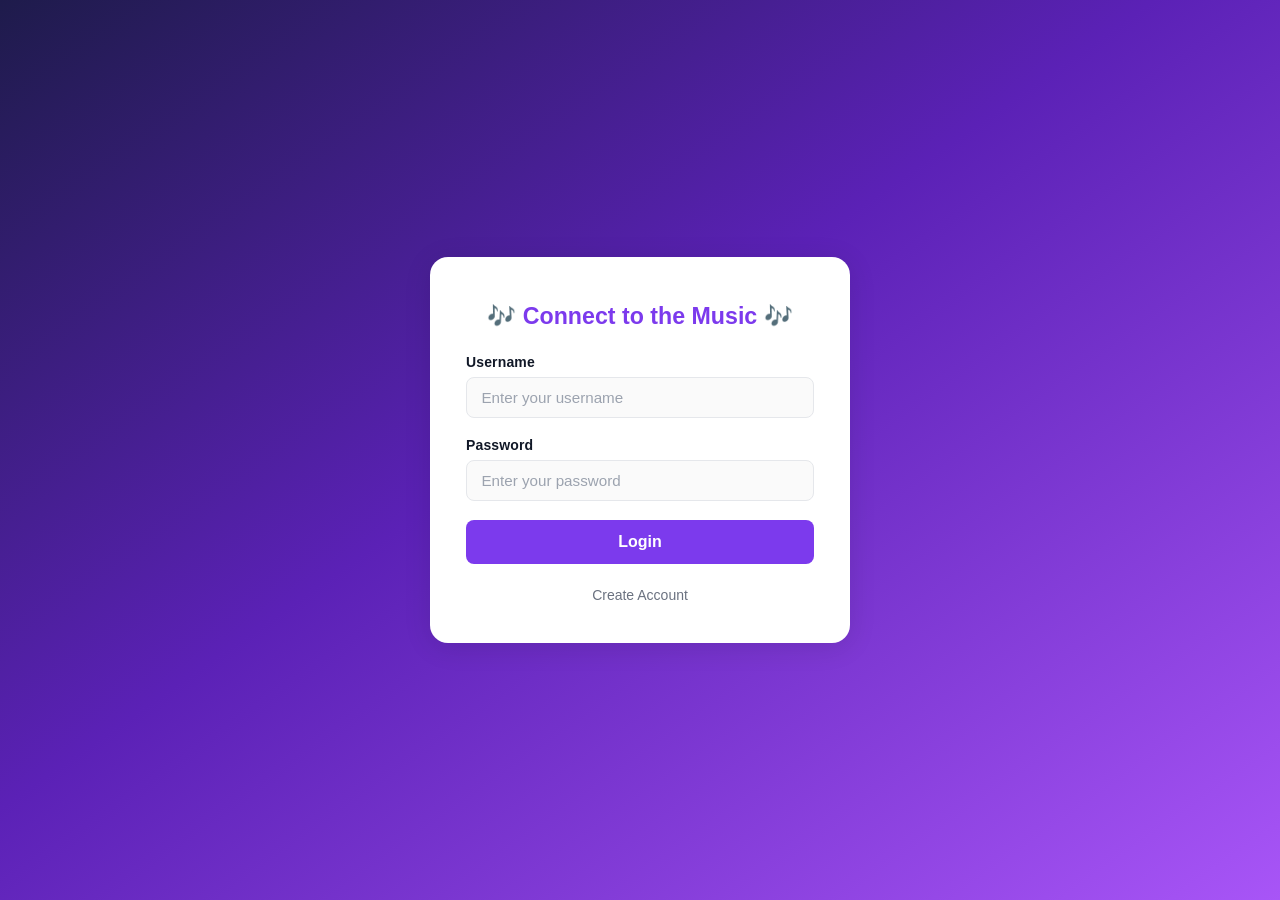
==== index.html @ ea6ed3d4 "Main.py Complete Now Testing" ====
<!DOCTYPE html>
<html lang="en">
<head>
  <meta charset="UTF-8" />
  <meta name="viewport" content="width=device-width, initial-scale=1.0" />
  <title>Connect to the Music</title>
  <link rel="stylesheet" href="styles.css" />
</head>
<body>

  <!-- ======================================================
       PAGE 1: LOGIN
  ====================================================== -->
  <div id="page-login" class="page page-auth">
    <div class="card">
      <h1 id="app-title">🎶 Connect to the Music 🎶</h1>

      <div class="form-group">
        <label for="login-username">Username</label>
        <input type="text" id="login-username" placeholder="Enter your username" autocomplete="username" />
      </div>

      <div class="form-group">
        <label for="login-password">Password</label>
        <input type="password" id="login-password" placeholder="Enter your password" autocomplete="current-password" />
      </div>

      <p id="login-error" class="error-msg" style="display: none;">Username or password incorrect</p>

      <button id="btn-login" class="btn btn-primary btn-full">Login</button>

      <a id="btn-go-to-create-account" class="link-subtle" role="button" tabindex="0">Create Account</a>
    </div>
  </div>


  <!-- ======================================================
       PAGE 2: CREATE ACCOUNT
  ====================================================== -->
  <div id="page-create-account" class="page page-auth" style="display: none;">
    <div class="card">
      <h1 id="create-account-title">🎶 Connect to the Music 🎶</h1>

      <div class="form-group">
        <label for="create-username">Username</label>
        <input type="text" id="create-username" placeholder="Choose a username" autocomplete="username" />
      </div>

      <div class="form-group">
        <label for="create-password">Password</label>
        <input type="password" id="create-password" placeholder="Choose a password" autocomplete="new-password" />
      </div>

      <p id="create-account-error" class="error-msg" style="display: none;">Username already exists</p>

      <button id="btn-verify" class="btn btn-primary btn-full">Verify</button>
    </div>
  </div>


  <!-- ======================================================
       PAGE 3: DASHBOARD
  ====================================================== -->
  <div id="page-dashboard" class="page" style="display: none;">

    <!-- Navbar -->
    <nav id="navbar">
      <span id="navbar-title">Dashboard</span>
      <div id="navbar-actions">
        <button id="btn-open-create-playlist" class="btn btn-nav">Create Playlist</button>
        <button id="btn-open-sync"             class="btn btn-nav">Sync</button>
        <button id="btn-open-copy-playlist"    class="btn btn-nav">Copy Playlist</button>
        <button id="btn-open-delete-account"   class="btn btn-nav btn-nav-danger">Delete Account</button>
        <button id="btn-logout"                class="btn btn-nav btn-nav-logout">Logout</button>
      </div>
    </nav>

    <!-- Playlist Grid -->
    <div id="playlist-area">

      <div class="playlist-card">
        <div class="playlist-icon">🎵</div>
        <div class="playlist-name">Summer Vibes</div>
        <div class="playlist-date">March 28, 2026</div>
      </div>

      <div class="playlist-card">
        <div class="playlist-icon">🎸</div>
        <div class="playlist-name">Rock Classics</div>
        <div class="playlist-date">March 20, 2026</div>
      </div>

      <div class="playlist-card">
        <div class="playlist-icon">🎹</div>
        <div class="playlist-name">Late Night Jazz</div>
        <div class="playlist-date">March 14, 2026</div>
      </div>

      <div class="playlist-card">
        <div class="playlist-icon">🥁</div>
        <div class="playlist-name">Workout Beats</div>
        <div class="playlist-date">March 10, 2026</div>
      </div>

      <div class="playlist-card">
        <div class="playlist-icon">🎷</div>
        <div class="playlist-name">Chill Sunday</div>
        <div class="playlist-date">March 2, 2026</div>
      </div>

    </div>
  </div>


  <!-- ======================================================
       MODAL 1: CREATE PLAYLIST
  ====================================================== -->
  <div id="modal-create-playlist" class="modal-container" style="display: none;">
    <div id="backdrop-create-playlist" class="modal-backdrop"></div>
    <div id="modal-box-create-playlist" class="modal-box">

      <button id="btn-close-create-playlist-x" class="btn-close-x" aria-label="Close">&#x2715;</button>
      <h2 class="modal-title">Create Playlist</h2>

      <div class="form-group">
        <label for="input-create-playlist-name">Playlist Name</label>
        <input type="text" id="input-create-playlist-name" placeholder="Enter a playlist name" />
      </div>

      <p id="create-playlist-error" class="error-msg" style="display: none;"></p>

      <div class="modal-actions">
        <button id="btn-cancel-create-playlist" class="btn btn-secondary">Cancel</button>
        <button id="btn-submit-create-playlist" class="btn btn-primary">Create</button>
      </div>

    </div>
  </div>


  <!-- ======================================================
       MODAL 2: SYNC PLAYLIST
  ====================================================== -->
  <div id="modal-sync" class="modal-container" style="display: none;">
    <div id="backdrop-sync" class="modal-backdrop"></div>
    <div id="modal-box-sync" class="modal-box">

      <button id="btn-close-sync-x" class="btn-close-x" aria-label="Close">&#x2715;</button>
      <h2 class="modal-title">Sync Playlist</h2>

      <div class="form-group">
        <label for="input-sync-playlist-name">Playlist Name</label>
        <input type="text" id="input-sync-playlist-name" placeholder="Enter a playlist name" />
      </div>

      <div class="form-group">
        <label for="select-sync-platform">Platform</label>
        <select id="select-sync-platform">
          <option value="spotify">Spotify</option>
          <option value="youtube">YouTube</option>
        </select>
      </div>

      <p id="sync-error" class="error-msg" style="display: none;"></p>

      <div class="modal-actions">
        <button id="btn-cancel-sync" class="btn btn-secondary">Cancel</button>
        <button id="btn-submit-sync" class="btn btn-primary">Sync</button>
      </div>

    </div>
  </div>


  <!-- ======================================================
       MODAL 3: COPY PLAYLIST
  ====================================================== -->
  <div id="modal-copy-playlist" class="modal-container" style="display: none;">
    <div id="backdrop-copy-playlist" class="modal-backdrop"></div>
    <div id="modal-box-copy-playlist" class="modal-box">

      <button id="btn-close-copy-playlist-x" class="btn-close-x" aria-label="Close">&#x2715;</button>
      <h2 class="modal-title">Copy Playlist</h2>

      <div class="form-group">
        <label for="input-copy-playlist-name">Playlist Name</label>
        <input type="text" id="input-copy-playlist-name" placeholder="Enter a playlist name" />
      </div>

      <div class="form-group">
        <label for="select-copy-platform">Platform</label>
        <select id="select-copy-platform">
          <option value="spotify">Spotify</option>
          <option value="youtube">YouTube</option>
        </select>
      </div>

      <p id="copy-playlist-error" class="error-msg" style="display: none;"></p>

      <div class="modal-actions">
        <button id="btn-cancel-copy-playlist" class="btn btn-secondary">Cancel</button>
        <button id="btn-submit-copy-playlist" class="btn btn-primary">Copy</button>
      </div>

    </div>
  </div>


  <!-- ======================================================
       MODAL 4: DELETE ACCOUNT — STEP 1 (Password)
  ====================================================== -->
  <div id="modal-delete-account" class="modal-container" style="display: none;">
    <div id="backdrop-delete-account" class="modal-backdrop"></div>
    <div id="modal-box-delete-account" class="modal-box">

      <button id="btn-close-delete-account-x" class="btn-close-x" aria-label="Close">&#x2715;</button>
      <h2 class="modal-title">Delete Account</h2>

      <div class="form-group">
        <label for="input-delete-account-password">Confirm Password</label>
        <input type="password" id="input-delete-account-password" placeholder="Enter your password" />
      </div>

      <p id="delete-account-error" class="error-msg" style="display: none;"></p>

      <div class="modal-actions">
        <button id="btn-cancel-delete-account"  class="btn btn-secondary">Cancel</button>
        <button id="btn-submit-delete-account"  class="btn btn-danger">Delete</button>
      </div>

    </div>
  </div>


  <!-- ======================================================
       MODAL 5: DELETE ACCOUNT — STEP 2 (Final Confirmation)
  ====================================================== -->
  <div id="modal-delete-confirm" class="modal-container" style="display: none;">
    <div id="backdrop-delete-confirm" class="modal-backdrop"></div>
    <div id="modal-box-delete-confirm" class="modal-box modal-box-confirm">

      <h2 id="delete-confirm-title">Are you sure?</h2>
      <p class="confirm-subtitle">This action cannot be undone. Your account and all playlists will be permanently deleted.</p>

      <div class="modal-actions modal-actions-confirm">
        <button id="btn-delete-confirm-no"  class="btn btn-secondary">No</button>
        <button id="btn-delete-confirm-yes" class="btn btn-danger">Yes, Delete</button>
      </div>

    </div>
  </div>


</body>
</html>
---- styles.css ----
/* =============================================
   CSS VARIABLES & RESET
   ============================================= */

*, *::before, *::after {
  box-sizing: border-box;
  margin: 0;
  padding: 0;
}

:root {
  --color-bg:              #f0f2f7;
  --color-surface:         #ffffff;
  --color-primary:         #7c3aed;
  --color-primary-hover:   #6d28d9;
  --color-danger:          #dc2626;
  --color-danger-hover:    #b91c1c;
  --color-text:            #111827;
  --color-text-muted:      #6b7280;
  --color-border:          #e5e7eb;
  --color-error-bg:        #fef2f2;
  --color-error-border:    #fecaca;
  --color-navbar:          #1e1b4b;
  --color-navbar-hover:    rgba(255, 255, 255, 0.15);
  --shadow-card:           0 4px 28px rgba(0, 0, 0, 0.11);
  --shadow-modal:          0 8px 48px rgba(0, 0, 0, 0.22);
  --radius-card:           18px;
  --radius-modal:          14px;
  --radius-btn:            8px;
  --radius-input:          8px;
}

body {
  font-family: -apple-system, BlinkMacSystemFont, 'Segoe UI', Roboto, Oxygen, Ubuntu, sans-serif;
  background: var(--color-bg);
  color: var(--color-text);
  min-height: 100vh;
  -webkit-font-smoothing: antialiased;
}


/* =============================================
   PAGES — BASE
   ============================================= */

.page {
  min-height: 100vh;
}

/* Auth pages center their card */
.page-auth {
  display: flex;
  align-items: center;
  justify-content: center;
  background: linear-gradient(145deg, #1e1b4b 0%, #5b21b6 45%, #a855f7 100%);
  padding: 2rem 1rem;
}


/* =============================================
   AUTH CARD
   ============================================= */

.card {
  background: var(--color-surface);
  border-radius: var(--radius-card);
  padding: 2.75rem 2.25rem 2.25rem;
  width: 100%;
  max-width: 420px;
  box-shadow: var(--shadow-card);
  display: flex;
  flex-direction: column;
  gap: 1.2rem;
}

.card h1 {
  font-size: 1.45rem;
  font-weight: 800;
  text-align: center;
  color: var(--color-primary);
  line-height: 1.3;
  margin-bottom: 0.25rem;
}


/* =============================================
   FORM GROUPS
   ============================================= */

.form-group {
  display: flex;
  flex-direction: column;
  gap: 0.4rem;
}

.form-group label {
  font-size: 0.875rem;
  font-weight: 600;
  color: var(--color-text);
  letter-spacing: 0.01em;
}

.form-group input,
.form-group select {
  padding: 0.7rem 0.9rem;
  border: 1.5px solid var(--color-border);
  border-radius: var(--radius-input);
  font-size: 0.95rem;
  font-family: inherit;
  color: var(--color-text);
  background: #fafafa;
  outline: none;
  transition: border-color 0.18s, box-shadow 0.18s, background 0.18s;
  width: 100%;
}

.form-group input::placeholder {
  color: #9ca3af;
}

.form-group input:focus,
.form-group select:focus {
  border-color: var(--color-primary);
  background: #fff;
  box-shadow: 0 0 0 3px rgba(124, 58, 237, 0.12);
}

.form-group select {
  cursor: pointer;
  appearance: none;
  background-image: url("data:image/svg+xml,%3Csvg xmlns='http://www.w3.org/2000/svg' width='12' height='12' viewBox='0 0 12 12'%3E%3Cpath fill='%236b7280' d='M6 8L1 3h10z'/%3E%3C/svg%3E");
  background-repeat: no-repeat;
  background-position: right 0.85rem center;
  padding-right: 2.25rem;
}


/* =============================================
   ERROR MESSAGES
   ============================================= */

.error-msg {
  color: var(--color-danger);
  font-size: 0.875rem;
  font-weight: 500;
  padding: 0.55rem 0.85rem;
  background: var(--color-error-bg);
  border: 1px solid var(--color-error-border);
  border-radius: 6px;
  line-height: 1.4;
}


/* =============================================
   BUTTONS
   ============================================= */

.btn {
  display: inline-flex;
  align-items: center;
  justify-content: center;
  padding: 0.65rem 1.25rem;
  border: none;
  border-radius: var(--radius-btn);
  font-size: 0.9rem;
  font-weight: 600;
  font-family: inherit;
  cursor: pointer;
  text-decoration: none;
  transition: background 0.18s, opacity 0.18s, transform 0.1s, box-shadow 0.18s;
  white-space: nowrap;
}

.btn:active {
  transform: scale(0.97);
}

/* Primary */
.btn-primary {
  background: var(--color-primary);
  color: #fff;
}
.btn-primary:hover {
  background: var(--color-primary-hover);
  box-shadow: 0 4px 14px rgba(124, 58, 237, 0.35);
}

/* Secondary */
.btn-secondary {
  background: #f3f4f6;
  color: var(--color-text);
  border: 1.5px solid var(--color-border);
}
.btn-secondary:hover {
  background: #e5e7eb;
}

/* Danger */
.btn-danger {
  background: var(--color-danger);
  color: #fff;
}
.btn-danger:hover {
  background: var(--color-danger-hover);
  box-shadow: 0 4px 14px rgba(220, 38, 38, 0.32);
}

/* Full-width (auth pages) */
.btn-full {
  width: 100%;
  padding: 0.8rem;
  font-size: 1rem;
}

/* Navbar buttons */
.btn-nav {
  background: rgba(255, 255, 255, 0.1);
  color: #fff;
  font-size: 0.83rem;
  padding: 0.48rem 0.85rem;
  border-radius: 6px;
  border: 1px solid rgba(255, 255, 255, 0.15);
}
.btn-nav:hover {
  background: var(--color-navbar-hover);
}

.btn-nav-danger {
  background: rgba(220, 38, 38, 0.75);
  border-color: rgba(220, 38, 38, 0.4);
}
.btn-nav-danger:hover {
  background: rgba(185, 28, 28, 0.9);
}

.btn-nav-logout {
  background: transparent;
  color: rgba(255, 255, 255, 0.72);
  border: 1.5px solid rgba(255, 255, 255, 0.28);
  margin-left: 0.6rem;
}
.btn-nav-logout:hover {
  background: rgba(255, 255, 255, 0.1);
  color: #fff;
}

/* Subtle text link */
.link-subtle {
  display: block;
  text-align: center;
  font-size: 0.875rem;
  color: var(--color-text-muted);
  cursor: pointer;
  text-decoration: none;
  transition: color 0.18s;
  background: none;
  border: none;
  font-family: inherit;
  padding: 0.25rem 0;
}
.link-subtle:hover {
  color: var(--color-primary);
}


/* =============================================
   NAVBAR
   ============================================= */

#navbar {
  position: sticky;
  top: 0;
  z-index: 200;
  background: var(--color-navbar);
  display: flex;
  align-items: center;
  justify-content: space-between;
  padding: 0.9rem 2rem;
  box-shadow: 0 2px 16px rgba(0, 0, 0, 0.25);
  gap: 1rem;
}

#navbar-title {
  font-size: 1.15rem;
  font-weight: 700;
  color: #fff;
  flex-shrink: 0;
}

#navbar-actions {
  display: flex;
  align-items: center;
  gap: 0.45rem;
  flex-wrap: wrap;
}


/* =============================================
   MODALS
   ============================================= */

.modal-container {
  position: fixed;
  inset: 0;
  z-index: 500;
  display: flex;
  align-items: center;
  justify-content: center;
  padding: 1rem;
}

.modal-backdrop {
  position: absolute;
  inset: 0;
  background: rgba(0, 0, 0, 0.58);
  backdrop-filter: blur(2px);
  -webkit-backdrop-filter: blur(2px);
}

.modal-box {
  position: relative;
  z-index: 1;
  background: var(--color-surface);
  border-radius: var(--radius-modal);
  padding: 2rem 2rem 1.75rem;
  width: 100%;
  max-width: 460px;
  box-shadow: var(--shadow-modal);
  display: flex;
  flex-direction: column;
  gap: 1.15rem;
}

.modal-title {
  font-size: 1.2rem;
  font-weight: 700;
  color: var(--color-text);
  padding-right: 2rem;
}

/* X close button */
.btn-close-x {
  position: absolute;
  top: 1rem;
  right: 1rem;
  background: none;
  border: none;
  font-size: 1.05rem;
  color: var(--color-text-muted);
  cursor: pointer;
  padding: 0.3rem 0.45rem;
  border-radius: 6px;
  line-height: 1;
  transition: background 0.18s, color 0.18s;
}
.btn-close-x:hover {
  background: #f3f4f6;
  color: var(--color-text);
}

/* Modal action row */
.modal-actions {
  display: flex;
  justify-content: flex-end;
  gap: 0.75rem;
  margin-top: 0.25rem;
}

/* Delete confirm modal (centered layout) */
.modal-box-confirm {
  text-align: center;
  max-width: 380px;
  gap: 1.4rem;
}

#delete-confirm-title {
  font-size: 1.45rem;
  font-weight: 800;
  color: var(--color-text);
}

.confirm-subtitle {
  font-size: 0.9rem;
  color: var(--color-text-muted);
  line-height: 1.55;
}

.modal-actions-confirm {
  justify-content: center;
  gap: 1rem;
}

.modal-actions-confirm .btn {
  min-width: 110px;
}


/* =============================================
   DASHBOARD PAGE
   ============================================= */

#page-dashboard {
  background: var(--color-bg);
  min-height: 100vh;
}


/* =============================================
   === DESKTOP LAYOUT ===
   ============================================= */

#playlist-area {
  padding: 2.25rem 2rem;
  display: grid;
  grid-template-columns: repeat(auto-fill, minmax(200px, 1fr));
  gap: 1.5rem;
}

.playlist-card {
  background: var(--color-surface);
  border-radius: 14px;
  padding: 1.75rem 1.25rem 1.5rem;
  box-shadow: 0 2px 14px rgba(0, 0, 0, 0.07);
  display: flex;
  flex-direction: column;
  align-items: center;
  gap: 0.85rem;
  cursor: pointer;
  border: 1.5px solid transparent;
  transition: transform 0.2s, box-shadow 0.2s, border-color 0.2s;
}

.playlist-card:hover {
  transform: translateY(-4px);
  box-shadow: 0 8px 28px rgba(0, 0, 0, 0.13);
  border-color: rgba(124, 58, 237, 0.2);
}

.playlist-icon {
  font-size: 2.4rem;
  width: 68px;
  height: 68px;
  background: linear-gradient(135deg, rgba(124, 58, 237, 0.1), rgba(168, 85, 247, 0.12));
  border-radius: 50%;
  display: flex;
  align-items: center;
  justify-content: center;
  flex-shrink: 0;
}

.playlist-name {
  font-size: 0.975rem;
  font-weight: 700;
  color: var(--color-text);
  text-align: center;
  line-height: 1.3;
}

.playlist-date {
  font-size: 0.8rem;
  color: var(--color-text-muted);
  font-weight: 500;
}


/* =============================================
   === MOBILE LAYOUT (comment out if not needed) ===
   ============================================= */
@media (max-width: 700px) {

  /* Auth card */
  .card {
    padding: 2rem 1.5rem;
    border-radius: 14px;
  }

  .card h1 {
    font-size: 1.2rem;
  }

  /* Navbar */
  #navbar {
    flex-direction: column;
    align-items: flex-start;
    padding: 0.85rem 1rem;
    gap: 0.6rem;
  }

  #navbar-title {
    font-size: 1rem;
  }

  #navbar-actions {
    width: 100%;
    gap: 0.35rem;
  }

  .btn-nav {
    font-size: 0.78rem;
    padding: 0.4rem 0.65rem;
  }

  .btn-nav-logout {
    margin-left: 0;
  }

  /* Playlist area — single column list */
  #playlist-area {
    display: flex;
    flex-direction: column;
    padding: 1rem;
    gap: 0.75rem;
  }

  .playlist-card {
    flex-direction: row;
    align-items: center;
    padding: 1rem 1.1rem;
    gap: 1rem;
    border-radius: 10px;
    text-align: left;
  }

  .playlist-icon {
    font-size: 1.7rem;
    width: 50px;
    height: 50px;
    flex-shrink: 0;
  }

  .playlist-name {
    font-size: 0.93rem;
    text-align: left;
  }

  .playlist-date {
    font-size: 0.78rem;
  }

  /* Modals */
  .modal-box {
    padding: 1.6rem 1.4rem 1.4rem;
    max-width: 100%;
    border-radius: 12px;
  }

  .modal-title {
    font-size: 1.05rem;
  }

  .modal-actions {
    flex-direction: column-reverse;
    gap: 0.6rem;
  }

  .modal-actions .btn {
    width: 100%;
    justify-content: center;
  }

  .modal-actions-confirm {
    flex-direction: row;
  }

  .modal-actions-confirm .btn {
    width: auto;
    flex: 1;
  }

}
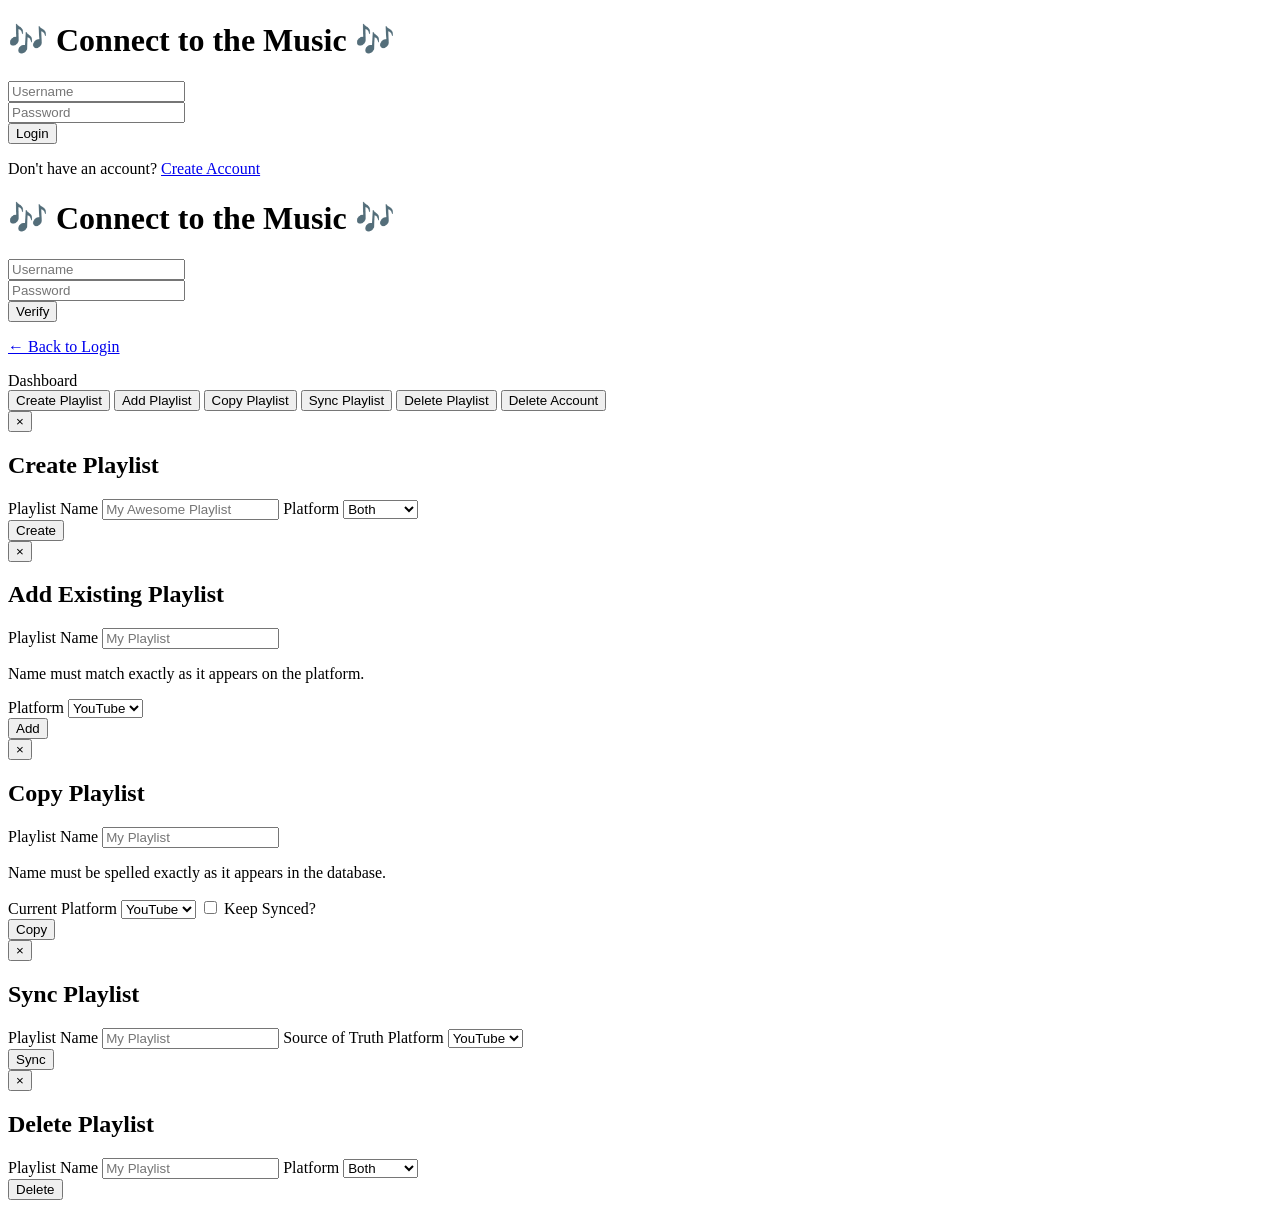
==== commit 5ec5cbfa: "Final Push! Project Done! May add more stuff in the future." ====
--- a/index.html
+++ b/index.html
@@ -3,253 +3,158 @@
 <head>
   <meta charset="UTF-8" />
   <meta name="viewport" content="width=device-width, initial-scale=1.0" />
-  <title>Connect to the Music</title>
-  <link rel="stylesheet" href="styles.css" />
+  <title>🎶 Connect to the Music 🎶</title>
+  <link rel="stylesheet" href="/static/styles.css" />
 </head>
 <body>
 
-  <!-- ======================================================
-       PAGE 1: LOGIN
-  ====================================================== -->
-  <div id="page-login" class="page page-auth">
-    <div class="card">
-      <h1 id="app-title">🎶 Connect to the Music 🎶</h1>
-
-      <div class="form-group">
-        <label for="login-username">Username</label>
-        <input type="text" id="login-username" placeholder="Enter your username" autocomplete="username" />
-      </div>
-
-      <div class="form-group">
-        <label for="login-password">Password</label>
-        <input type="password" id="login-password" placeholder="Enter your password" autocomplete="current-password" />
-      </div>
-
-      <p id="login-error" class="error-msg" style="display: none;">Username or password incorrect</p>
-
-      <button id="btn-login" class="btn btn-primary btn-full">Login</button>
-
-      <a id="btn-go-to-create-account" class="link-subtle" role="button" tabindex="0">Create Account</a>
+  <!-- ===== LOGIN PAGE ===== -->
+  <div id="login-page" class="page">
+    <div class="auth-container">
+      <h1 class="app-title">🎶 Connect to the Music 🎶</h1>
+      <form id="login-form" class="auth-form" novalidate>
+        <div class="input-group">
+          <input type="text" id="login-username" class="input-field" placeholder="Username" autocomplete="username" />
+        </div>
+        <div class="input-group">
+          <input type="password" id="login-password" class="input-field" placeholder="Password" autocomplete="current-password" />
+        </div>
+        <div id="login-error" class="error-msg hidden"></div>
+        <button type="submit" class="btn btn-primary btn-full">Login</button>
+        <p class="auth-switch">Don't have an account? <a href="#" id="go-to-create" class="text-link">Create Account</a></p>
+      </form>
     </div>
   </div>
 
-
-  <!-- ======================================================
-       PAGE 2: CREATE ACCOUNT
-  ====================================================== -->
-  <div id="page-create-account" class="page page-auth" style="display: none;">
-    <div class="card">
-      <h1 id="create-account-title">🎶 Connect to the Music 🎶</h1>
-
-      <div class="form-group">
-        <label for="create-username">Username</label>
-        <input type="text" id="create-username" placeholder="Choose a username" autocomplete="username" />
-      </div>
-
-      <div class="form-group">
-        <label for="create-password">Password</label>
-        <input type="password" id="create-password" placeholder="Choose a password" autocomplete="new-password" />
-      </div>
-
-      <p id="create-account-error" class="error-msg" style="display: none;">Username already exists</p>
-
-      <button id="btn-verify" class="btn btn-primary btn-full">Verify</button>
+  <!-- ===== CREATE ACCOUNT PAGE ===== -->
+  <div id="create-account-page" class="page hidden">
+    <div class="auth-container">
+      <h1 class="app-title">🎶 Connect to the Music 🎶</h1>
+      <form id="create-form" class="auth-form" novalidate>
+        <div class="input-group">
+          <input type="text" id="create-username" class="input-field" placeholder="Username" autocomplete="username" />
+        </div>
+        <div class="input-group">
+          <input type="password" id="create-password" class="input-field" placeholder="Password" autocomplete="new-password" />
+        </div>
+        <div id="create-error" class="error-msg hidden"></div>
+        <button type="submit" class="btn btn-primary btn-full">Verify</button>
+        <p class="auth-switch"><a href="#" id="go-to-login" class="text-link back-link">← Back to Login</a></p>
+      </form>
     </div>
   </div>
 
-
-  <!-- ======================================================
-       PAGE 3: DASHBOARD
-  ====================================================== -->
-  <div id="page-dashboard" class="page" style="display: none;">
-
-    <!-- Navbar -->
-    <nav id="navbar">
-      <span id="navbar-title">Dashboard</span>
-      <div id="navbar-actions">
-        <button id="btn-open-create-playlist" class="btn btn-nav">Create Playlist</button>
-        <button id="btn-open-sync"             class="btn btn-nav">Sync</button>
-        <button id="btn-open-copy-playlist"    class="btn btn-nav">Copy Playlist</button>
-        <button id="btn-open-delete-account"   class="btn btn-nav btn-nav-danger">Delete Account</button>
-        <button id="btn-logout"                class="btn btn-nav btn-nav-logout">Logout</button>
+  <!-- ===== DASHBOARD PAGE ===== -->
+  <div id="dashboard-page" class="page hidden">
+    <nav class="navbar">
+      <span class="navbar-brand">Dashboard</span>
+      <div class="navbar-actions">
+        <button class="btn btn-sm" id="btn-create-playlist">Create Playlist</button>
+        <button class="btn btn-sm" id="btn-add-playlist">Add Playlist</button>
+        <button class="btn btn-sm" id="btn-copy-playlist">Copy Playlist</button>
+        <button class="btn btn-sm" id="btn-sync-playlist">Sync Playlist</button>
+        <button class="btn btn-sm" id="btn-delete-playlist">Delete Playlist</button>
+        <button class="btn btn-sm btn-danger" id="btn-delete-account">Delete Account</button>
       </div>
     </nav>
+    <main class="dashboard-main">
+      <div id="playlist-grid" class="playlist-grid"></div>
+    </main>
+  </div>
 
-    <!-- Playlist Grid -->
-    <div id="playlist-area">
-
-      <div class="playlist-card">
-        <div class="playlist-icon">🎵</div>
-        <div class="playlist-name">Summer Vibes</div>
-        <div class="playlist-date">March 28, 2026</div>
-      </div>
-
-      <div class="playlist-card">
-        <div class="playlist-icon">🎸</div>
-        <div class="playlist-name">Rock Classics</div>
-        <div class="playlist-date">March 20, 2026</div>
-      </div>
-
-      <div class="playlist-card">
-        <div class="playlist-icon">🎹</div>
-        <div class="playlist-name">Late Night Jazz</div>
-        <div class="playlist-date">March 14, 2026</div>
-      </div>
-
-      <div class="playlist-card">
-        <div class="playlist-icon">🥁</div>
-        <div class="playlist-name">Workout Beats</div>
-        <div class="playlist-date">March 10, 2026</div>
-      </div>
-
-      <div class="playlist-card">
-        <div class="playlist-icon">🎷</div>
-        <div class="playlist-name">Chill Sunday</div>
-        <div class="playlist-date">March 2, 2026</div>
-      </div>
-
+  <!-- ===== MODAL: CREATE PLAYLIST ===== -->
+  <div id="modal-create" class="modal-overlay hidden" role="dialog" aria-modal="true" aria-labelledby="modal-create-title">
+    <div class="modal-card">
+      <button class="modal-close" aria-label="Close">&times;</button>
+      <h2 id="modal-create-title" class="modal-title">Create Playlist</h2>
+      <label class="field-label" for="cp-name">Playlist Name</label>
+      <input type="text" id="cp-name" class="input-field" placeholder="My Awesome Playlist" />
+      <label class="field-label" for="cp-platform">Platform</label>
+      <select id="cp-platform" class="select-field">
+        <option value="both" selected>Both</option>
+        <option value="youtube">YouTube</option>
+        <option value="spotify">Spotify</option>
+      </select>
+      <div class="modal-error hidden"></div>
+      <button class="btn btn-primary btn-full modal-action-btn" data-modal="modal-create">Create</button>
     </div>
   </div>
 
-
-  <!-- ======================================================
-       MODAL 1: CREATE PLAYLIST
-  ====================================================== -->
-  <div id="modal-create-playlist" class="modal-container" style="display: none;">
-    <div id="backdrop-create-playlist" class="modal-backdrop"></div>
-    <div id="modal-box-create-playlist" class="modal-box">
-
-      <button id="btn-close-create-playlist-x" class="btn-close-x" aria-label="Close">&#x2715;</button>
-      <h2 class="modal-title">Create Playlist</h2>
-
-      <div class="form-group">
-        <label for="input-create-playlist-name">Playlist Name</label>
-        <input type="text" id="input-create-playlist-name" placeholder="Enter a playlist name" />
-      </div>
-
-      <p id="create-playlist-error" class="error-msg" style="display: none;"></p>
-
-      <div class="modal-actions">
-        <button id="btn-cancel-create-playlist" class="btn btn-secondary">Cancel</button>
-        <button id="btn-submit-create-playlist" class="btn btn-primary">Create</button>
-      </div>
-
+  <!-- ===== MODAL: ADD PLAYLIST ===== -->
+  <div id="modal-add" class="modal-overlay hidden" role="dialog" aria-modal="true" aria-labelledby="modal-add-title">
+    <div class="modal-card">
+      <button class="modal-close" aria-label="Close">&times;</button>
+      <h2 id="modal-add-title" class="modal-title">Add Existing Playlist</h2>
+      <label class="field-label" for="ap-name">Playlist Name</label>
+      <input type="text" id="ap-name" class="input-field" placeholder="My Playlist" />
+      <p class="field-note">Name must match exactly as it appears on the platform.</p>
+      <label class="field-label" for="ap-platform">Platform</label>
+      <select id="ap-platform" class="select-field">
+        <option value="youtube">YouTube</option>
+        <option value="spotify">Spotify</option>
+      </select>
+      <div class="modal-error hidden"></div>
+      <button class="btn btn-primary btn-full modal-action-btn" data-modal="modal-add">Add</button>
     </div>
   </div>
 
-
-  <!-- ======================================================
-       MODAL 2: SYNC PLAYLIST
-  ====================================================== -->
-  <div id="modal-sync" class="modal-container" style="display: none;">
-    <div id="backdrop-sync" class="modal-backdrop"></div>
-    <div id="modal-box-sync" class="modal-box">
-
-      <button id="btn-close-sync-x" class="btn-close-x" aria-label="Close">&#x2715;</button>
-      <h2 class="modal-title">Sync Playlist</h2>
-
-      <div class="form-group">
-        <label for="input-sync-playlist-name">Playlist Name</label>
-        <input type="text" id="input-sync-playlist-name" placeholder="Enter a playlist name" />
-      </div>
-
-      <div class="form-group">
-        <label for="select-sync-platform">Platform</label>
-        <select id="select-sync-platform">
-          <option value="spotify">Spotify</option>
-          <option value="youtube">YouTube</option>
-        </select>
-      </div>
-
-      <p id="sync-error" class="error-msg" style="display: none;"></p>
-
-      <div class="modal-actions">
-        <button id="btn-cancel-sync" class="btn btn-secondary">Cancel</button>
-        <button id="btn-submit-sync" class="btn btn-primary">Sync</button>
-      </div>
-
+  <!-- ===== MODAL: COPY PLAYLIST ===== -->
+  <div id="modal-copy" class="modal-overlay hidden" role="dialog" aria-modal="true" aria-labelledby="modal-copy-title">
+    <div class="modal-card">
+      <button class="modal-close" aria-label="Close">&times;</button>
+      <h2 id="modal-copy-title" class="modal-title">Copy Playlist</h2>
+      <label class="field-label" for="cop-name">Playlist Name</label>
+      <input type="text" id="cop-name" class="input-field" placeholder="My Playlist" />
+      <p class="field-note">Name must be spelled exactly as it appears in the database.</p>
+      <label class="field-label" for="cop-platform">Current Platform</label>
+      <select id="cop-platform" class="select-field">
+        <option value="youtube">YouTube</option>
+        <option value="spotify">Spotify</option>
+      </select>
+      <label class="checkbox-label">
+        <input type="checkbox" id="cop-sync" class="checkbox-input" />
+        <span class="checkbox-text">Keep Synced?</span>
+      </label>
+      <div class="modal-error hidden"></div>
+      <button class="btn btn-primary btn-full modal-action-btn" data-modal="modal-copy">Copy</button>
     </div>
   </div>
 
-
-  <!-- ======================================================
-       MODAL 3: COPY PLAYLIST
-  ====================================================== -->
-  <div id="modal-copy-playlist" class="modal-container" style="display: none;">
-    <div id="backdrop-copy-playlist" class="modal-backdrop"></div>
-    <div id="modal-box-copy-playlist" class="modal-box">
-
-      <button id="btn-close-copy-playlist-x" class="btn-close-x" aria-label="Close">&#x2715;</button>
-      <h2 class="modal-title">Copy Playlist</h2>
-
-      <div class="form-group">
-        <label for="input-copy-playlist-name">Playlist Name</label>
-        <input type="text" id="input-copy-playlist-name" placeholder="Enter a playlist name" />
-      </div>
-
-      <div class="form-group">
-        <label for="select-copy-platform">Platform</label>
-        <select id="select-copy-platform">
-          <option value="spotify">Spotify</option>
-          <option value="youtube">YouTube</option>
-        </select>
-      </div>
-
-      <p id="copy-playlist-error" class="error-msg" style="display: none;"></p>
-
-      <div class="modal-actions">
-        <button id="btn-cancel-copy-playlist" class="btn btn-secondary">Cancel</button>
-        <button id="btn-submit-copy-playlist" class="btn btn-primary">Copy</button>
-      </div>
-
+  <!-- ===== MODAL: SYNC PLAYLIST ===== -->
+  <div id="modal-sync" class="modal-overlay hidden" role="dialog" aria-modal="true" aria-labelledby="modal-sync-title">
+    <div class="modal-card">
+      <button class="modal-close" aria-label="Close">&times;</button>
+      <h2 id="modal-sync-title" class="modal-title">Sync Playlist</h2>
+      <label class="field-label" for="scp-name">Playlist Name</label>
+      <input type="text" id="scp-name" class="input-field" placeholder="My Playlist" />
+      <label class="field-label" for="scp-platform">Source of Truth Platform</label>
+      <select id="scp-platform" class="select-field">
+        <option value="youtube">YouTube</option>
+        <option value="spotify">Spotify</option>
+      </select>
+      <div class="modal-error hidden"></div>
+      <button class="btn btn-primary btn-full modal-action-btn" data-modal="modal-sync">Sync</button>
     </div>
   </div>
 
-
-  <!-- ======================================================
-       MODAL 4: DELETE ACCOUNT — STEP 1 (Password)
-  ====================================================== -->
-  <div id="modal-delete-account" class="modal-container" style="display: none;">
-    <div id="backdrop-delete-account" class="modal-backdrop"></div>
-    <div id="modal-box-delete-account" class="modal-box">
-
-      <button id="btn-close-delete-account-x" class="btn-close-x" aria-label="Close">&#x2715;</button>
-      <h2 class="modal-title">Delete Account</h2>
-
-      <div class="form-group">
-        <label for="input-delete-account-password">Confirm Password</label>
-        <input type="password" id="input-delete-account-password" placeholder="Enter your password" />
-      </div>
-
-      <p id="delete-account-error" class="error-msg" style="display: none;"></p>
-
-      <div class="modal-actions">
-        <button id="btn-cancel-delete-account"  class="btn btn-secondary">Cancel</button>
-        <button id="btn-submit-delete-account"  class="btn btn-danger">Delete</button>
-      </div>
-
+  <!-- ===== MODAL: DELETE PLAYLIST ===== -->
+  <div id="modal-delete" class="modal-overlay hidden" role="dialog" aria-modal="true" aria-labelledby="modal-delete-title">
+    <div class="modal-card">
+      <button class="modal-close" aria-label="Close">&times;</button>
+      <h2 id="modal-delete-title" class="modal-title">Delete Playlist</h2>
+      <label class="field-label" for="dp-name">Playlist Name</label>
+      <input type="text" id="dp-name" class="input-field" placeholder="My Playlist" />
+      <label class="field-label" for="dp-platform">Platform</label>
+      <select id="dp-platform" class="select-field">
+        <option value="both">Both</option>
+        <option value="youtube">YouTube</option>
+        <option value="spotify">Spotify</option>
+      </select>
+      <div class="modal-error hidden"></div>
+      <button class="btn btn-danger btn-full modal-action-btn" data-modal="modal-delete">Delete</button>
     </div>
   </div>
 
-
-  <!-- ======================================================
-       MODAL 5: DELETE ACCOUNT — STEP 2 (Final Confirmation)
-  ====================================================== -->
-  <div id="modal-delete-confirm" class="modal-container" style="display: none;">
-    <div id="backdrop-delete-confirm" class="modal-backdrop"></div>
-    <div id="modal-box-delete-confirm" class="modal-box modal-box-confirm">
-
-      <h2 id="delete-confirm-title">Are you sure?</h2>
-      <p class="confirm-subtitle">This action cannot be undone. Your account and all playlists will be permanently deleted.</p>
-
-      <div class="modal-actions modal-actions-confirm">
-        <button id="btn-delete-confirm-no"  class="btn btn-secondary">No</button>
-        <button id="btn-delete-confirm-yes" class="btn btn-danger">Yes, Delete</button>
-      </div>
-
-    </div>
-  </div>
-
-
+  <script src="/static/app.js"></script>
 </body>
 </html>
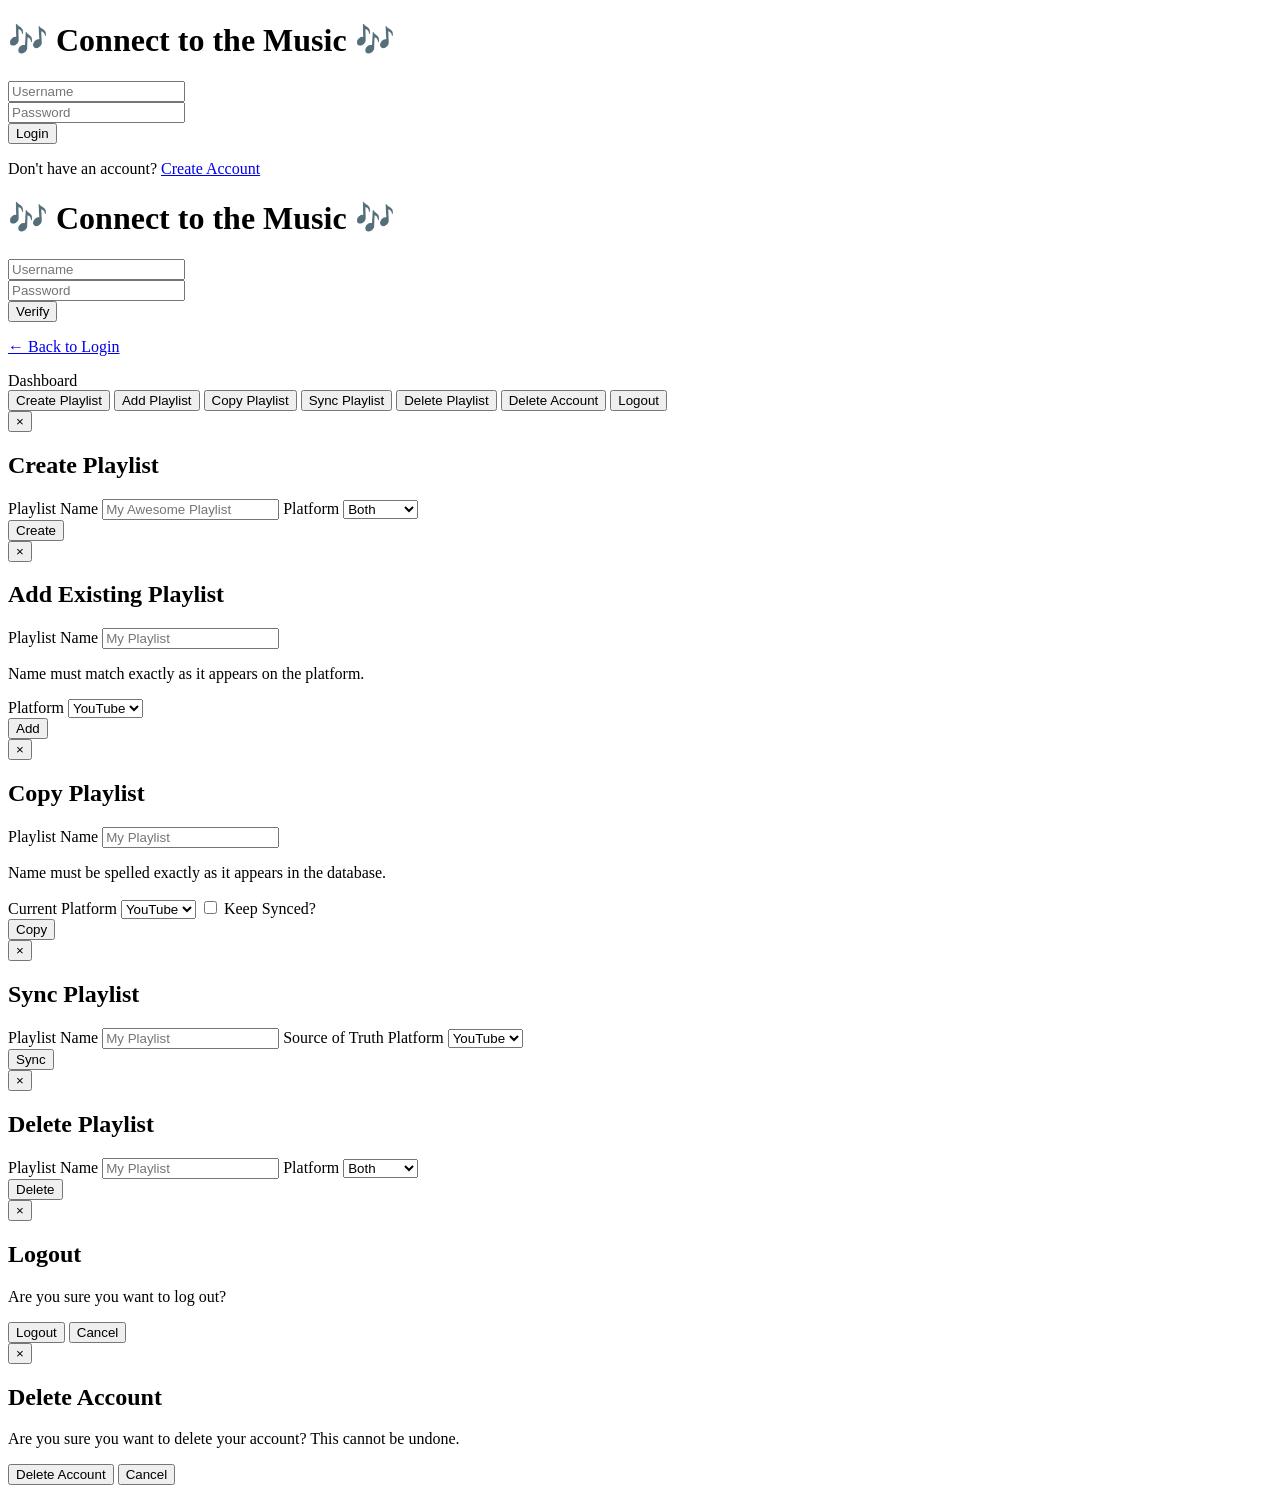
==== commit 0f6737e4: "Final commit on the main stuff will add more fetures later on" ====
--- a/index.html
+++ b/index.html
@@ -55,6 +55,7 @@
         <button class="btn btn-sm" id="btn-sync-playlist">Sync Playlist</button>
         <button class="btn btn-sm" id="btn-delete-playlist">Delete Playlist</button>
         <button class="btn btn-sm btn-danger" id="btn-delete-account">Delete Account</button>
+        <button class="btn btn-sm btn-danger" id="btn-logout">Logout</button>
       </div>
     </nav>
     <main class="dashboard-main">
@@ -155,6 +156,29 @@
     </div>
   </div>
 
+  <!-- ===== MODAL: LOGOUT ===== -->
+  <div id="modal-logout" class="modal-overlay hidden" role="dialog" aria-modal="true" aria-labelledby="modal-logout-title">
+    <div class="modal-card">
+      <button class="modal-close" aria-label="Close">&times;</button>
+      <h2 id="modal-logout-title" class="modal-title">Logout</h2>
+      <p>Are you sure you want to log out?</p>
+      <button class="btn btn-danger btn-full" id="btn-logout-confirm">Logout</button>
+      <button class="btn btn-full" id="btn-logout-cancel">Cancel</button>
+    </div>
+  </div>
+
+  <!-- ===== MODAL: DELETE ACCOUNT ===== -->
+  <div id="modal-delete-account" class="modal-overlay hidden" role="dialog" aria-modal="true" aria-labelledby="modal-delete-account-title">
+    <div class="modal-card">
+      <button class="modal-close" aria-label="Close">&times;</button>
+      <h2 id="modal-delete-account-title" class="modal-title">Delete Account</h2>
+      <p>Are you sure you want to delete your account? This cannot be undone.</p>
+      <button class="btn btn-danger btn-full" id="btn-delete-account-confirm">Delete Account</button>
+      <button class="btn btn-full" id="btn-delete-account-cancel">Cancel</button>
+    </div>
+  </div>
+
   <script src="/static/app.js"></script>
 </body>
 </html>
+
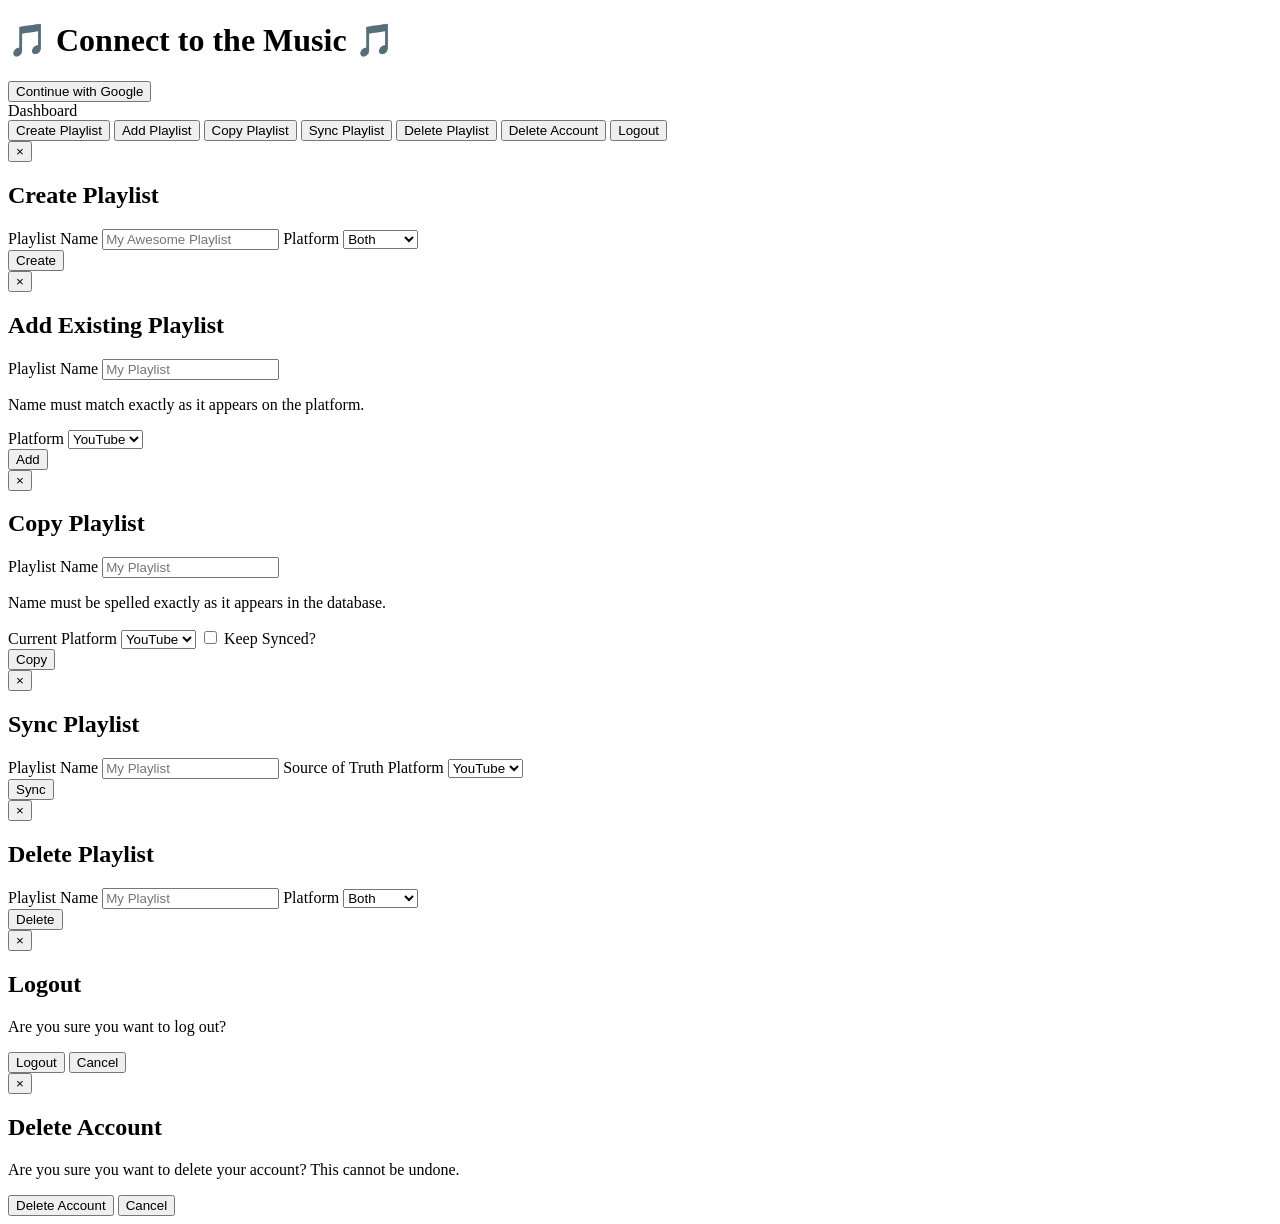
==== commit 67c1cfcd: "Fixing issues" ====
--- a/index.html
+++ b/index.html
@@ -8,39 +8,11 @@
 </head>
 <body>
 
-  <!-- ===== LOGIN PAGE ===== -->
-  <div id="login-page" class="page">
+  <!-- ===== LANDING PAGE ===== -->
+  <div id="landing-page" class="page">
     <div class="auth-container">
-      <h1 class="app-title">🎶 Connect to the Music 🎶</h1>
-      <form id="login-form" class="auth-form" novalidate>
-        <div class="input-group">
-          <input type="text" id="login-username" class="input-field" placeholder="Username" autocomplete="username" />
-        </div>
-        <div class="input-group">
-          <input type="password" id="login-password" class="input-field" placeholder="Password" autocomplete="current-password" />
-        </div>
-        <div id="login-error" class="error-msg hidden"></div>
-        <button type="submit" class="btn btn-primary btn-full">Login</button>
-        <p class="auth-switch">Don't have an account? <a href="#" id="go-to-create" class="text-link">Create Account</a></p>
-      </form>
-    </div>
-  </div>
-
-  <!-- ===== CREATE ACCOUNT PAGE ===== -->
-  <div id="create-account-page" class="page hidden">
-    <div class="auth-container">
-      <h1 class="app-title">🎶 Connect to the Music 🎶</h1>
-      <form id="create-form" class="auth-form" novalidate>
-        <div class="input-group">
-          <input type="text" id="create-username" class="input-field" placeholder="Username" autocomplete="username" />
-        </div>
-        <div class="input-group">
-          <input type="password" id="create-password" class="input-field" placeholder="Password" autocomplete="new-password" />
-        </div>
-        <div id="create-error" class="error-msg hidden"></div>
-        <button type="submit" class="btn btn-primary btn-full">Verify</button>
-        <p class="auth-switch"><a href="#" id="go-to-login" class="text-link back-link">← Back to Login</a></p>
-      </form>
+      <h1 class="app-title">🎵 Connect to the Music 🎵</h1>
+      <button id="btn-google-login" class="btn btn-primary btn-full">Continue with Google</button>
     </div>
   </div>
 
@@ -181,4 +153,3 @@
   <script src="/static/app.js"></script>
 </body>
 </html>
-
